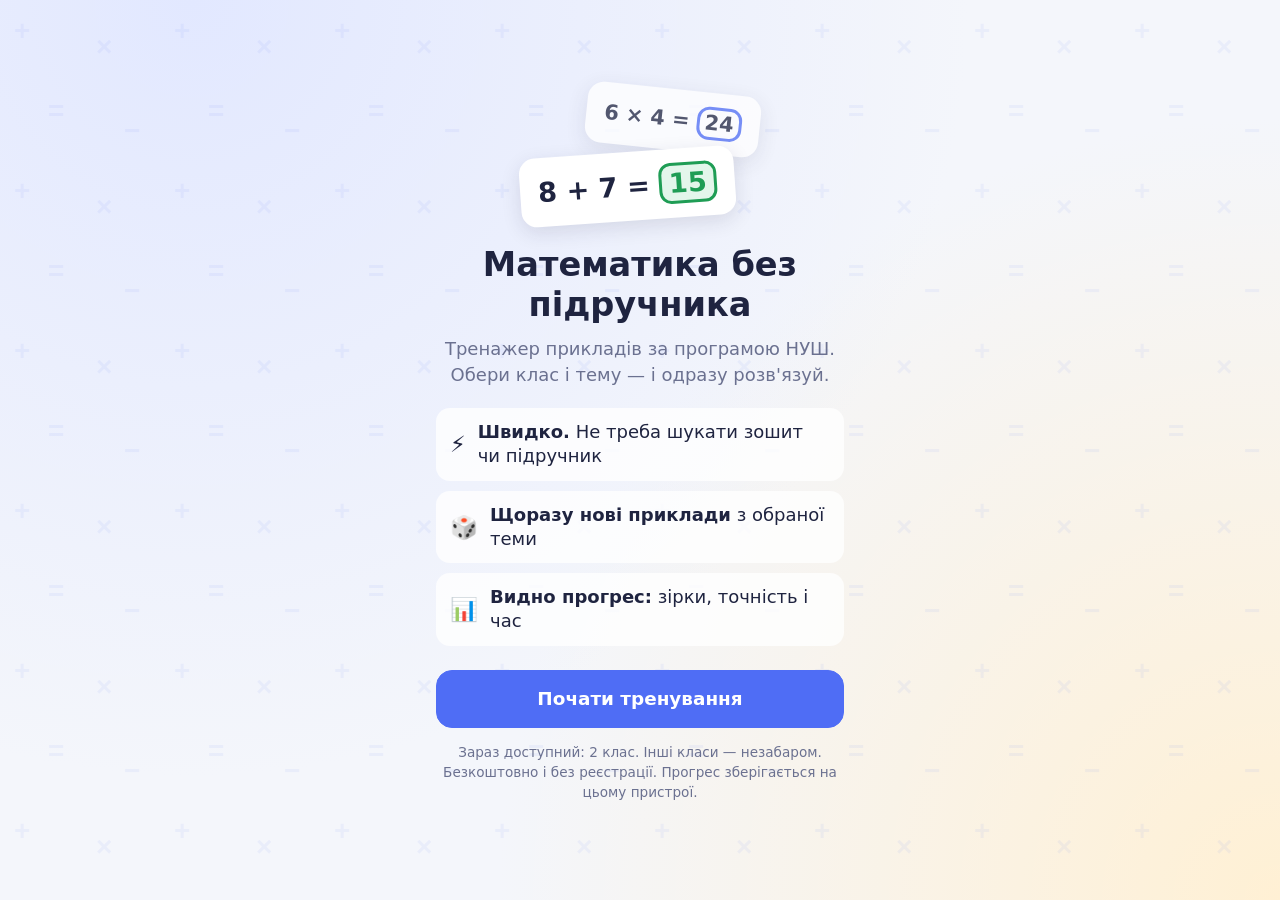
==== index.html @ 82756259 "MVP: тренажер математики для 2 класу НУШ Статичний PWA без збірки: генератори прикладів, сесії з рів" ====
<!doctype html>
<html lang="uk">
<head>
  <meta charset="utf-8">
  <meta name="viewport" content="width=device-width, initial-scale=1, viewport-fit=cover">
  <meta name="theme-color" content="#4f6df5">
  <meta name="mobile-web-app-capable" content="yes">
  <meta name="description" content="Безкоштовний тренажер математичних прикладів за програмою НУШ: обери клас і тему — і одразу розв'язуй. Щоразу нові приклади, зірки й статистика.">
  <meta property="og:title" content="Математика без підручника">
  <meta property="og:description" content="Тренажер прикладів за програмою НУШ. Обери клас і тему — і одразу розв'язуй.">
  <meta property="og:type" content="website">
  <meta property="og:image" content="assets/icon-512.png">
  <title>Математика</title>
  <link rel="manifest" href="manifest.webmanifest">
  <link rel="icon" href="assets/icon.svg" type="image/svg+xml">
  <link rel="stylesheet" href="css/app.css">
</head>
<body>
  <div id="app"></div>
  <noscript>Для роботи застосунку потрібен JavaScript.</noscript>
  <script type="module" src="js/app/main.js"></script>
</body>
</html>
---- css/app.css ----
:root {
  --bg: #f4f6fb;
  --surface: #ffffff;
  --text: #1f2440;
  --muted: #6b7190;
  --primary: #4f6df5;
  --primary-text: #ffffff;
  --ok: #1f9d55;
  --ok-bg: #e3f6eb;
  --bad: #d6453d;
  --bad-bg: #fde8e6;
  --slow: #c2410c;
  --star: #f5b301;
  --star-off: #d9dcea;
  --border: #e1e4f0;
  --radius: 16px;
  --shadow: 0 2px 8px rgba(31, 36, 64, 0.08);
}

* { box-sizing: border-box; }

html, body { margin: 0; height: 100%; }

body {
  background: var(--bg);
  color: var(--text);
  font-family: system-ui, -apple-system, "Segoe UI", Roboto, Arial, sans-serif;
  font-size: 18px;
  -webkit-tap-highlight-color: transparent;
  overscroll-behavior: none;
}

#app {
  min-height: 100dvh;
  display: flex;
  flex-direction: column;
  padding: env(safe-area-inset-top) env(safe-area-inset-right) env(safe-area-inset-bottom) env(safe-area-inset-left);
}

button { font: inherit; color: inherit; cursor: pointer; touch-action: manipulation; }
button:disabled { cursor: default; }

h1 { font-size: 1.15rem; margin: 0; line-height: 1.3; }
h2 { font-size: 1.05rem; margin: 24px 0 8px; }

.muted { color: var(--muted); }
.center { margin: auto; padding: 24px; text-align: center; }
.error { color: var(--bad); margin: 0; }

/* ---------- кнопки ---------- */

.btn {
  min-height: 52px;
  padding: 0 24px;
  border-radius: var(--radius);
  border: 1px solid var(--border);
  background: var(--surface);
  font-weight: 600;
}
.btn-primary { background: var(--primary); color: var(--primary-text); border-color: var(--primary); }

.icon-btn {
  flex: none;
  width: 44px;
  height: 44px;
  border: none;
  border-radius: 12px;
  background: transparent;
  font-size: 1.4rem;
}
.icon-btn:active { background: var(--border); }

.link-btn { flex: none; min-height: 44px; padding: 0 8px; border: none; background: transparent; color: var(--muted); font-size: 0.95rem; }

/* ---------- верхня панель ---------- */

.bar {
  display: flex;
  align-items: center;
  gap: 12px;
  padding: 12px 16px;
  min-height: 64px;
}
.bar h1 { flex: 1; }

/* ---------- привітання ---------- */

.screen-welcome {
  background:
    url("data:image/svg+xml,%3Csvg xmlns='http://www.w3.org/2000/svg' width='160' height='160' viewBox='0 0 160 160'%3E%3Cg fill='%234f6df5' fill-opacity='0.07' font-family='Arial' font-weight='700' font-size='28'%3E%3Ctext x='14' y='40'%3E%2B%3C/text%3E%3Ctext x='96' y='56'%3E%C3%97%3C/text%3E%3Ctext x='48' y='120'%3E%3D%3C/text%3E%3Ctext x='124' y='140'%3E%E2%88%92%3C/text%3E%3C/g%3E%3C/svg%3E"),
    radial-gradient(circle at 15% 0%, #e2e8ff 0, transparent 55%),
    radial-gradient(circle at 100% 100%, #fff0d4 0, transparent 50%),
    var(--bg);
}

.welcome {
  margin: auto;
  width: 100%;
  max-width: 440px;
  padding: 24px 16px 32px;
  display: flex;
  flex-direction: column;
  align-items: center;
  text-align: center;
}
.welcome h1 { font-size: clamp(1.6rem, 7vw, 2.1rem); line-height: 1.2; margin: 8px 0 10px; }
.welcome-lead { margin: 0 0 20px; color: var(--muted); line-height: 1.45; }

.welcome-hero { position: relative; width: 240px; height: 132px; margin-bottom: 16px; }
.demo-card {
  position: absolute;
  padding: 14px 18px;
  border-radius: var(--radius);
  background: var(--surface);
  box-shadow: 0 6px 20px rgba(31, 36, 64, 0.12);
  font-size: 1.7rem;
  font-weight: 700;
  white-space: nowrap;
}
.demo-card .blank { min-width: 1.8em; }
.demo-back { top: 0; right: 0; transform: rotate(6deg); opacity: 0.75; font-size: 1.3rem; }
.demo-front { bottom: 0; left: 0; transform: rotate(-4deg); }

.welcome-points { list-style: none; padding: 0; margin: 0 0 24px; display: flex; flex-direction: column; gap: 10px; width: 100%; text-align: left; }
.welcome-points li {
  display: flex;
  align-items: center;
  gap: 12px;
  padding: 12px 14px;
  border-radius: 14px;
  background: rgba(255, 255, 255, 0.8);
  line-height: 1.35;
}
.point-icon { font-size: 1.4rem; }
.btn-cta { width: 100%; min-height: 58px; font-size: 1.15rem; }
.welcome-note { font-size: 0.85rem; line-height: 1.5; margin: 14px 0 0; }

/* ---------- вибір класу ---------- */

.grades { width: 100%; max-width: 760px; margin: 0 auto; padding: 0 16px 24px; }
.grades > p { margin-top: 0; }
.grade-grid { display: grid; grid-template-columns: repeat(auto-fill, minmax(100px, 1fr)); gap: 12px; }
.grade-tile {
  display: flex;
  flex-direction: column;
  align-items: center;
  padding: 14px 8px;
  border: none;
  border-radius: var(--radius);
  background: var(--surface);
  box-shadow: var(--shadow);
}
.grade-tile:active:not(:disabled) { transform: scale(0.97); }
.grade-tile:disabled { background: transparent; box-shadow: none; border: 1px dashed var(--border); color: var(--muted); }
.grade-number { font-size: 2.2rem; font-weight: 800; line-height: 1.1; color: var(--primary); }
.grade-tile:disabled .grade-number { color: var(--star-off); }
.grade-label { font-weight: 600; }
.grade-meta { font-size: 0.8rem; color: var(--muted); margin-top: 4px; }

/* ---------- розділи ---------- */

.tabs { display: flex; gap: 8px; padding: 0 16px 8px; overflow-x: auto; }
.tab { padding: 8px 16px; border-radius: 999px; border: 1px solid var(--border); background: var(--surface); white-space: nowrap; }
.tab.active { background: var(--primary); color: var(--primary-text); border-color: var(--primary); }

.topics {
  display: grid;
  grid-template-columns: repeat(auto-fill, minmax(260px, 1fr));
  gap: 12px;
  padding: 0 16px 24px;
  width: 100%;
  max-width: 1100px;
  margin: 0 auto;
}

.topic-card {
  display: grid;
  grid-template-columns: auto 1fr;
  grid-template-rows: auto auto;
  column-gap: 14px;
  align-items: center;
  text-align: left;
  padding: 16px;
  min-height: 92px;
  border: none;
  border-radius: var(--radius);
  background: var(--surface);
  box-shadow: var(--shadow);
}
.topic-card:active { transform: scale(0.98); }
.topic-icon { grid-row: span 2; font-size: 2.2rem; }
.topic-title { font-weight: 600; line-height: 1.3; }
.topic-meta { font-size: 0.9rem; margin-top: 4px; }

.warning { margin: 0 16px 24px; padding: 12px 16px; border-radius: var(--radius); background: var(--bad-bg); font-size: 0.9rem; }
.warning ul { padding-left: 18px; margin: 8px 0 0; }

/* ---------- рівні ---------- */

.levels {
  display: flex;
  flex-direction: column;
  gap: 12px;
  padding: 0 16px 24px;
  width: 100%;
  max-width: 560px;
  margin: 0 auto;
}
.level-card {
  display: flex;
  flex-direction: column;
  align-items: stretch;
  gap: 4px;
  text-align: left;
  padding: 18px 20px;
  border: none;
  border-radius: var(--radius);
  background: var(--surface);
  box-shadow: var(--shadow);
  font-size: 1.15rem;
  font-weight: 600;
}
.level-card:active { transform: scale(0.98); }
.level-head { display: flex; justify-content: space-between; align-items: center; margin-bottom: 2px; }
.level-stats { font-size: 0.9rem; font-weight: 400; color: var(--muted); }

.stars { color: var(--star); letter-spacing: 2px; font-size: 1.2em; }
.stars-off { color: var(--star-off); }

/* ---------- сесія ---------- */

.progress { flex: 1; height: 12px; border-radius: 6px; background: var(--border); overflow: hidden; }
.progress-fill { height: 100%; background: var(--primary); transition: width 0.3s; }
.counter { font-weight: 600; min-width: 3.5em; text-align: right; }

.session {
  flex: 1;
  display: flex;
  flex-direction: column;
  align-items: center;
  justify-content: center;
  gap: 16px;
  padding: 8px 16px;
  text-align: center;
}
.session-topic { margin: 0; font-size: 0.9rem; }

.task { font-weight: 700; line-height: 1.5; overflow-wrap: anywhere; }
.task-inline { font-size: clamp(2rem, 9vw, 3.4rem); }
.task-text { font-size: clamp(1.2rem, 4.5vw, 1.6rem); font-weight: 500; max-width: 720px; }

.answer-row { font-size: 1.4rem; font-weight: 600; }

.blank {
  display: inline-block;
  min-width: 2.2em;
  padding: 0 0.25em;
  border-radius: 12px;
  border: 3px solid var(--primary);
  background: var(--surface);
  line-height: 1.3;
}
.blank.empty { border-style: dashed; }
.blank.ok { border-color: var(--ok); background: var(--ok-bg); color: var(--ok); }
.blank.bad { border-color: var(--bad); background: var(--bad-bg); color: var(--bad); text-decoration: line-through; }

.feedback { font-size: 1.3rem; font-weight: 600; }
.feedback.ok { color: var(--ok); }
.feedback.bad { color: var(--bad); }
.next { min-width: 200px; }

.numpad, .choices {
  display: grid;
  grid-template-columns: repeat(3, 1fr);
  gap: 10px;
  width: 100%;
  max-width: 440px;
  margin: 0 auto;
  padding: 12px 16px 20px;
}
.key {
  min-height: 64px;
  border: none;
  border-radius: var(--radius);
  background: var(--surface);
  box-shadow: var(--shadow);
  font-size: 1.8rem;
  font-weight: 600;
}
.key:active:not(:disabled) { transform: scale(0.95); background: var(--border); }
.key:disabled { opacity: 0.45; }
.key-ok { background: var(--primary); color: var(--primary-text); }
.key-del { font-size: 1.5rem; color: var(--bad); }

/* ---------- вікно підтвердження ---------- */

.dialog-backdrop {
  position: fixed;
  inset: 0;
  z-index: 10;
  display: flex;
  align-items: center;
  justify-content: center;
  padding: 16px;
  background: rgba(31, 36, 64, 0.35);
  animation: fade-in 0.15s ease-out;
}
.dialog {
  width: 100%;
  max-width: 360px;
  padding: 24px 20px 20px;
  border-radius: 20px;
  background: var(--surface);
  box-shadow: 0 12px 40px rgba(31, 36, 64, 0.2);
  text-align: center;
  animation: pop-in 0.18s ease-out;
}
.dialog-icon { font-size: 2.2rem; margin-bottom: 4px; }
.dialog h2 { margin: 0 0 8px; font-size: 1.25rem; }
.dialog p { margin: 0 0 20px; color: var(--muted); line-height: 1.45; }
.dialog-actions { display: flex; flex-direction: column; gap: 10px; }
@keyframes fade-in { from { opacity: 0; } }
@keyframes pop-in { from { opacity: 0; transform: scale(0.95); } }
.choice { min-height: 88px; font-size: 2.6rem; }

/* Планшет у горизонтальній орієнтації: клавіатура праворуч від прикладу. */
@media (orientation: landscape) and (min-width: 820px) {
  .session ~ .numpad, .session ~ .choices { position: fixed; right: 24px; bottom: 24px; width: 380px; }
  .session { padding-right: 420px; }
}

/* ---------- підсумок ---------- */

.summary {
  flex: 1;
  width: 100%;
  max-width: 560px;
  margin: 0 auto;
  padding: 0 16px 24px;
  text-align: center;
}
.summary-stars { font-size: 3rem; margin-top: 16px; }
.summary-praise { font-size: 1.5rem; font-weight: 700; margin: 8px 0; }
.summary-score { font-size: 1.15rem; margin-bottom: 4px; }
.summary-time { font-size: 1.05rem; margin: 4px 0; }
.trend { margin: 0; font-size: 0.95rem; font-weight: 600; }
.trend.ok { color: var(--ok); }
.trend.slow { color: var(--slow); }
.mistakes { list-style: none; padding: 0; margin: 0; text-align: left; display: flex; flex-direction: column; gap: 8px; }
.mistakes li { padding: 12px 16px; background: var(--surface); border-radius: 12px; box-shadow: var(--shadow); display: flex; flex-direction: column; gap: 4px; }
.mistakes .given { color: var(--bad); font-size: 0.9rem; }
.summary-actions { display: flex; flex-direction: column; gap: 10px; margin-top: 24px; }
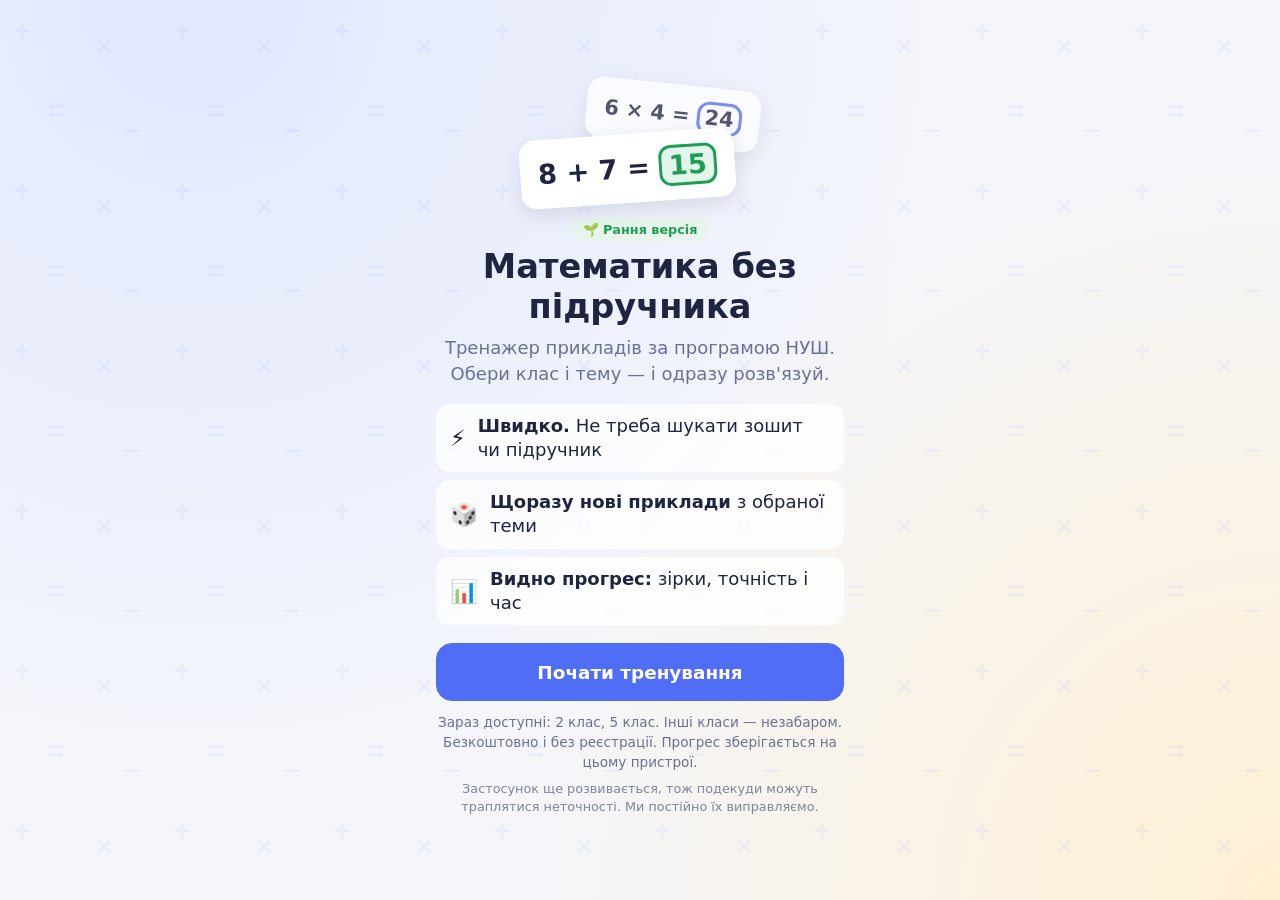
==== commit 6ae320a2: "Звичайні та десяткові дроби: генератори, перевірка, клавіатури - numbers.js: точна арифметика десятк" ====
--- a/index.html
+++ b/index.html
@@ -18,6 +18,18 @@
 <body>
   <div id="app"></div>
   <noscript>Для роботи застосунку потрібен JavaScript.</noscript>
+  <script>
+    // Запобіжник: якщо модулі не завантажились (наприклад, одразу після оновлення
+    // браузер змішав старі файли з кешу з новими), показуємо зрозуміле повідомлення
+    // замість порожнього екрана. GitHub Pages кешує файли до 10 хвилин.
+    setTimeout(function () {
+      var app = document.getElementById('app');
+      if (app.childElementCount) return;
+      app.innerHTML = '<div class="center"><p>Застосунок щойно оновився і ще завантажується.</p>'
+        + '<p class="muted">Спробуйте оновити сторінку за кілька хвилин.</p>'
+        + '<button class="btn" onclick="location.reload()">Оновити</button></div>';
+    }, 5000);
+  </script>
   <script type="module" src="js/app/main.js"></script>
 </body>
 </html>
--- a/css/app.css
+++ b/css/app.css
@@ -97,16 +97,30 @@
   margin: auto;
   width: 100%;
   max-width: 440px;
-  padding: 24px 16px 32px;
-  display: flex;
-  flex-direction: column;
-  align-items: center;
-  text-align: center;
-}
-.welcome h1 { font-size: clamp(1.6rem, 7vw, 2.1rem); line-height: 1.2; margin: 8px 0 10px; }
-.welcome-lead { margin: 0 0 20px; color: var(--muted); line-height: 1.45; }
-
-.welcome-hero { position: relative; width: 240px; height: 132px; margin-bottom: 16px; }
+  padding: 16px 16px 16px;
+  display: flex;
+  flex-direction: column;
+  align-items: center;
+  text-align: center;
+}
+.welcome h1 { font-size: clamp(1.6rem, 7vw, 2.1rem); line-height: 1.2; margin: 6px 0 8px; }
+.welcome-lead { margin: 0 0 16px; color: var(--muted); line-height: 1.45; }
+
+/* Стрілка «Назад» на сторінці «Про застосунок» — окремим шаром, без зсуву контенту. */
+.screen-welcome { position: relative; }
+.welcome-back { position: absolute; top: calc(env(safe-area-inset-top) + 12px); left: calc(env(safe-area-inset-left) + 12px); z-index: 1; }
+
+.beta-badge {
+  padding: 4px 12px;
+  border-radius: 999px;
+  background: #e8f5ec;
+  color: var(--ok);
+  font-size: 0.8rem;
+  font-weight: 600;
+}
+.welcome-disclaimer { font-size: 0.8rem; line-height: 1.4; color: var(--muted); margin: 8px 0 0; opacity: 0.85; }
+
+.welcome-hero { position: relative; width: 240px; height: 120px; margin-bottom: 14px; }
 .demo-card {
   position: absolute;
   padding: 14px 18px;
@@ -121,19 +135,19 @@
 .demo-back { top: 0; right: 0; transform: rotate(6deg); opacity: 0.75; font-size: 1.3rem; }
 .demo-front { bottom: 0; left: 0; transform: rotate(-4deg); }
 
-.welcome-points { list-style: none; padding: 0; margin: 0 0 24px; display: flex; flex-direction: column; gap: 10px; width: 100%; text-align: left; }
+.welcome-points { list-style: none; padding: 0; margin: 0 0 18px; display: flex; flex-direction: column; gap: 8px; width: 100%; text-align: left; }
 .welcome-points li {
   display: flex;
   align-items: center;
   gap: 12px;
-  padding: 12px 14px;
+  padding: 10px 14px;
   border-radius: 14px;
   background: rgba(255, 255, 255, 0.8);
   line-height: 1.35;
 }
 .point-icon { font-size: 1.4rem; }
 .btn-cta { width: 100%; min-height: 58px; font-size: 1.15rem; }
-.welcome-note { font-size: 0.85rem; line-height: 1.5; margin: 14px 0 0; }
+.welcome-note { font-size: 0.85rem; line-height: 1.45; margin: 12px 0 0; }
 
 /* ---------- вибір класу ---------- */
 
@@ -248,6 +262,7 @@
 .task { font-weight: 700; line-height: 1.5; overflow-wrap: anywhere; }
 .task-inline { font-size: clamp(2rem, 9vw, 3.4rem); }
 .task-text { font-size: clamp(1.2rem, 4.5vw, 1.6rem); font-weight: 500; max-width: 720px; }
+.task-inline.task-long { font-size: clamp(1.5rem, 6.5vw, 2.6rem); overflow-wrap: normal; }
 
 .answer-row { font-size: 1.4rem; font-weight: 600; }
 
@@ -291,6 +306,35 @@
 .key:disabled { opacity: 0.45; }
 .key-ok { background: var(--primary); color: var(--primary-text); }
 .key-del { font-size: 1.5rem; color: var(--bad); }
+.key-extra { color: var(--primary); }
+.key-wide { grid-column: 1 / -1; min-height: 56px; }
+
+/* ---------- звичайні дроби ---------- */
+
+.frac { display: inline-flex; flex-direction: column; align-items: center; vertical-align: middle; font-size: 0.8em; line-height: 1.1; margin: 0 0.1em; }
+.frac > :first-child { border-bottom: 0.08em solid currentColor; padding: 0 0.15em 0.05em; }
+.frac > :last-child { padding: 0.05em 0.15em 0; }
+.frac-input { display: inline-flex; align-items: center; gap: 0.15em; vertical-align: middle; }
+.frac-input .frac { font-size: 0.85em; gap: 4px; }
+.frac-input .frac > :first-child { border-bottom: none; padding: 0; }
+.frac-input .frac > :last-child { padding: 0; }
+.frac-input .frac::after { content: ''; order: 1; width: 100%; border-top: 0.08em solid currentColor; }
+.frac-input .frac > :last-child { order: 2; }
+.frac-box {
+  display: inline-block;
+  min-width: 1.6em;
+  padding: 0 0.2em;
+  border-radius: 10px;
+  border: 3px solid var(--border);
+  background: var(--surface);
+  line-height: 1.25;
+  text-align: center;
+  cursor: pointer;
+}
+.frac-box.empty { border-style: dashed; }
+.frac-box.active { border-color: var(--primary); border-style: solid; box-shadow: 0 0 0 3px rgba(79, 109, 245, 0.15); }
+.frac-input.ok .frac-box { border-color: var(--ok); background: var(--ok-bg); color: var(--ok); }
+.frac-input.bad .frac-box { border-color: var(--bad); background: var(--bad-bg); color: var(--bad); text-decoration: line-through; }
 
 /* ---------- вікно підтвердження ---------- */
 
